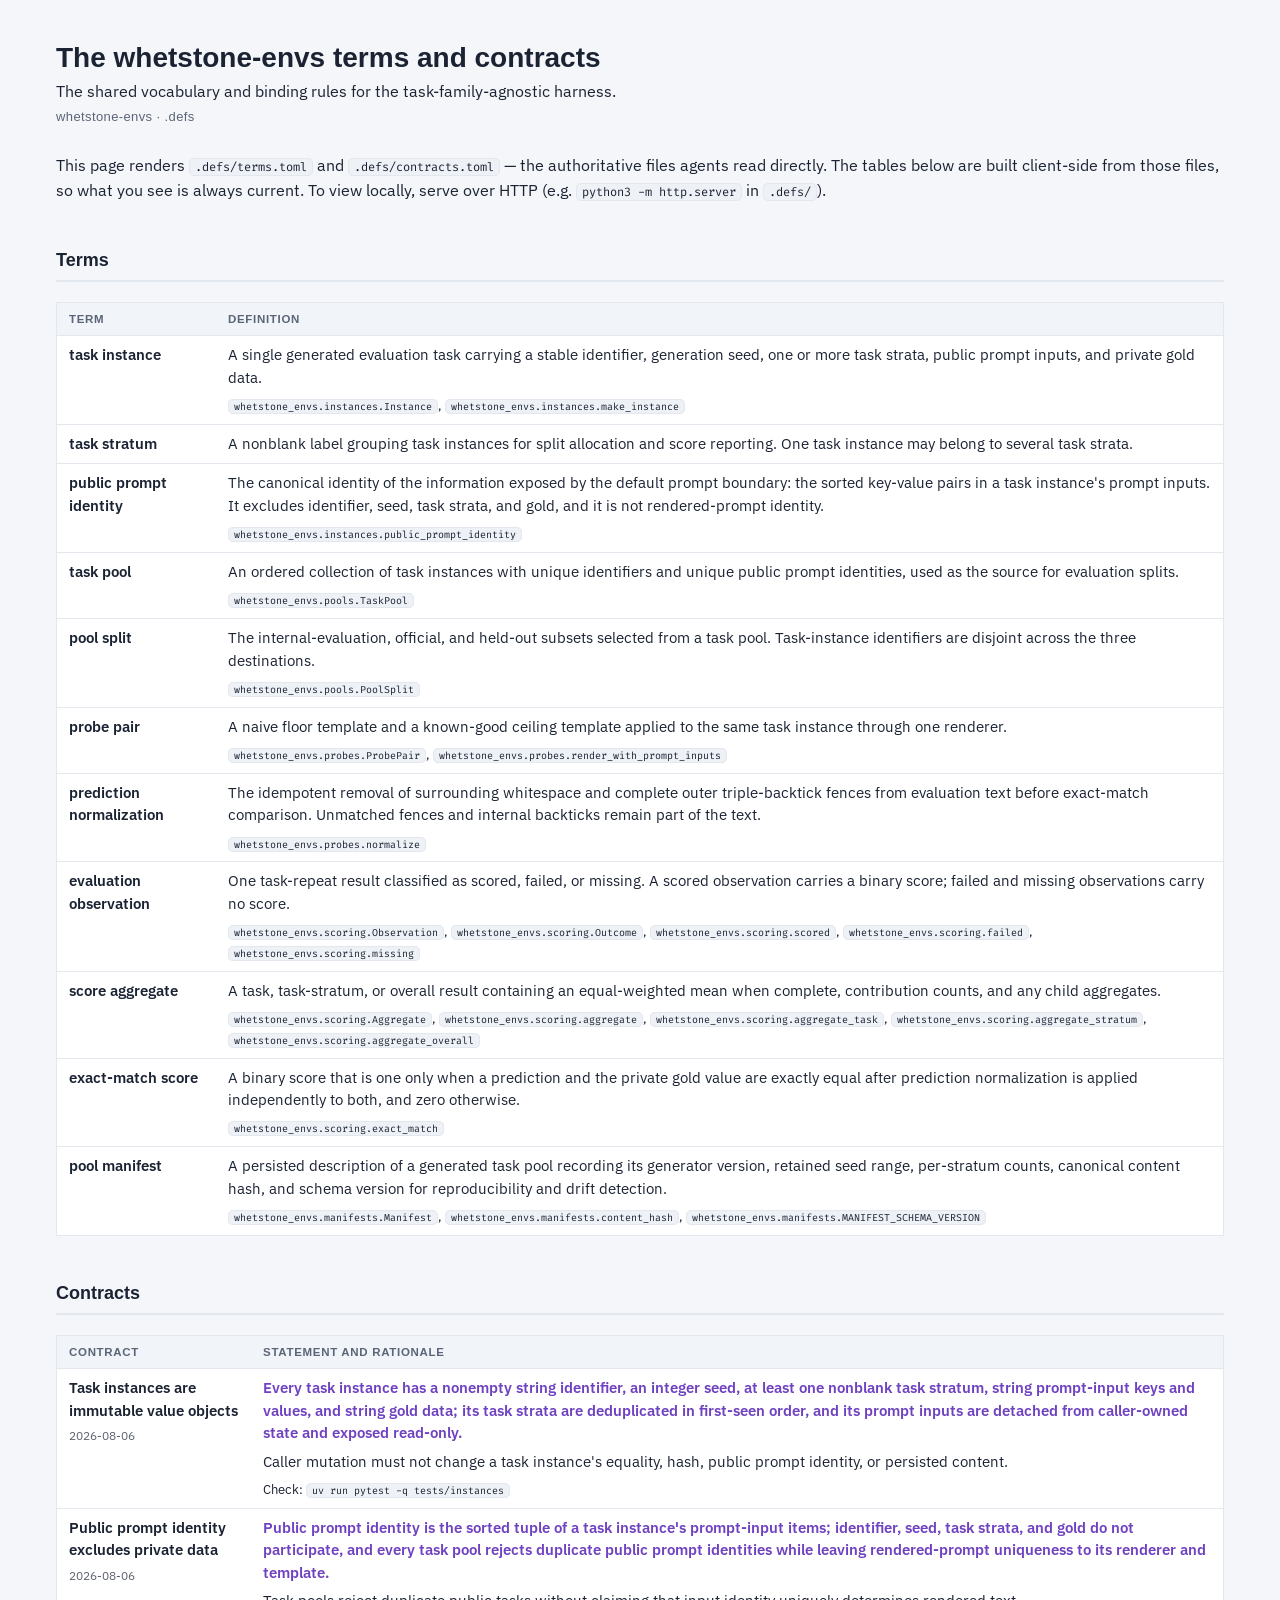
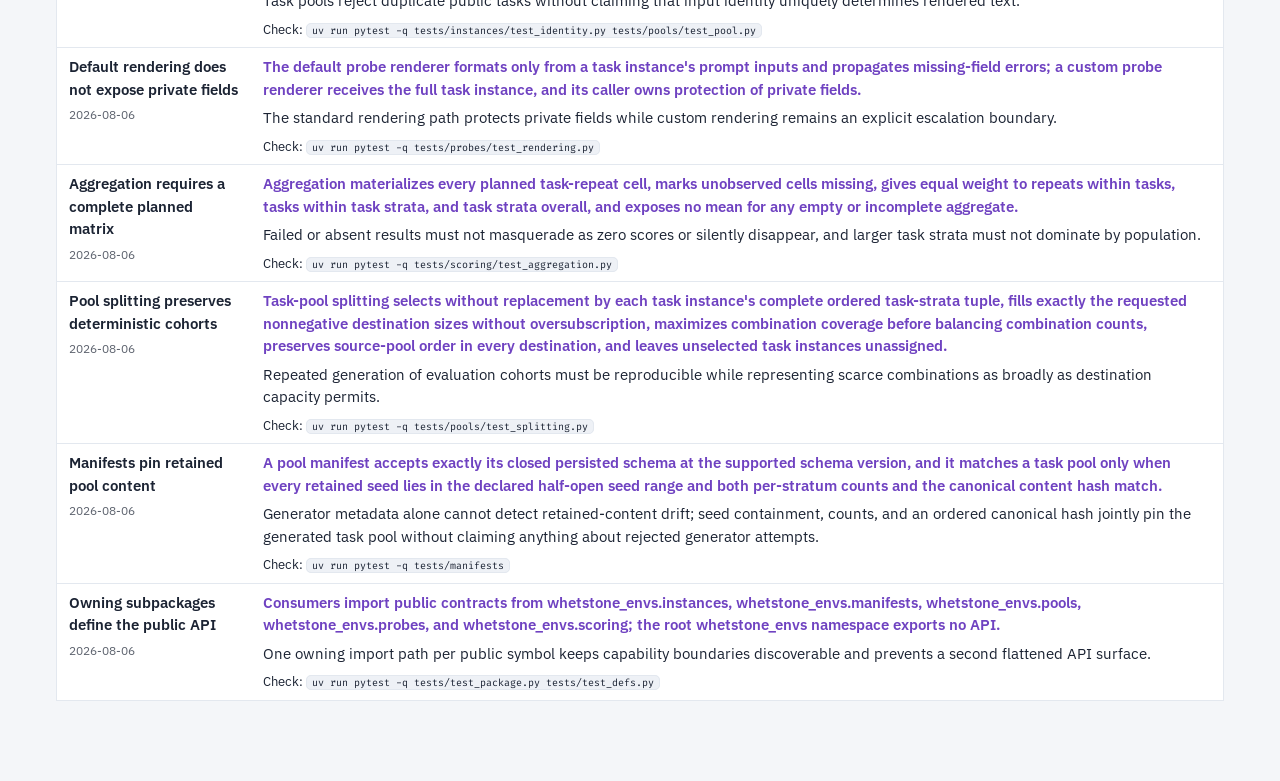
==== .defs/index.html @ d90c66be "Prepare harness package for publication" ====
<!DOCTYPE html>
<html lang="en">
<head>
<meta charset="utf-8">
<meta name="viewport" content="width=device-width, initial-scale=1">
<link rel="icon" href="favicon.svg" type="image/svg+xml">
<link rel="stylesheet" href="doc.css">
<title>whetstone-envs · Terms and contracts</title>
<style>
  /* Page-local tokens. Purple (--anchor) = binding statements (.must);
     blue (--accent) = term links, matching doc.css link hue. */
  .term-name { font-weight: 600; }
  dfn.term-name { font-style: normal; }
  .must { color: var(--anchor); font-weight: 600; margin: 0 0 6px; }
  .defs-rationale { margin: 0; }
  .defs-check { margin: 6px 0 0; font-size: 0.92em; }
  .defs-symbols { margin-top: 6px; font-size: 0.92em; }
  .defs-date { margin-top: 4px; font-size: 0.85em; opacity: 0.7; }
  .defs-error { color: #b00020; }
</style>
</head>
<body>
<main class="wide">

<h1>The whetstone-envs terms and contracts</h1>
<p class="dek">The shared vocabulary and binding rules for the task-family-agnostic harness.</p>
<div class="byline">whetstone-envs · .defs</div>

<p>This page renders <code>.defs/terms.toml</code> and <code>.defs/contracts.toml</code> — the
authoritative files agents read directly. The tables below are built client-side from those
files, so what you see is always current. To view locally, serve over HTTP
(e.g. <code>python3 -m http.server</code> in <code>.defs/</code>).</p>

<div class="section-head" id="terms"><h2>Terms</h2></div>

<div class="table-wrap">
<table>
  <thead><tr><th>Term</th><th>Definition</th></tr></thead>
  <tbody data-defs-file="terms.toml" data-defs-kind="terms"></tbody>
</table>
</div>

<div class="section-head" id="contracts"><h2>Contracts</h2></div>

<div class="table-wrap">
<table>
  <thead><tr><th>Contract</th><th>Statement and rationale</th></tr></thead>
  <tbody data-defs-file="contracts.toml" data-defs-kind="contracts"></tbody>
</table>
</div>

<script type="module" src="defs-render.js"></script>
</main>
</body>
</html>
---- .defs/doc.css ----
@import url("https://fonts.googleapis.com/css2?family=Fira+Code:wght@400;600&family=IBM+Plex+Sans:wght@400;600;700&display=swap");

/* ── v2 vocabulary (see SKILL.md §6, references/rules.md) ──────────────────
   Hue bindings — one hue = one meaning:
     --accent #1866b4  links + navigation ONLY
     --anchor #6f42c1  semantic scan anchors (.key) + callouts — never a link
     green / amber / red  status encodings only, keyed where used
   Weights: 700 headings · 600 labels/th/inline emphasis · 400 body.
   Type scale: 28 title · 18 section · 16.5 card head · 16 body ·
               14.5 secondary · 13 quiet.                                   */

:root {
  --bg: #f4f6f9;
  --surface: #fff;
  --ink: #1b2333;
  --muted: #5b6577;
  --line: #e3e8ef;
  --accent: #1866b4;
  --accent-soft: #e9f2fb;
  --anchor: #6f42c1;
  --anchor-soft: #f4eefb;
  --green: #2b8a3e;
  --green-soft: #e8f5ec;
  --amber: #9a6700;
  --amber-soft: #fff6e0;
  --red: #c0392b;
  --red-soft: #fdeceb;
  --code-bg: #f8f9fc;
  --font-prose: "IBM Plex Sans", "Helvetica Neue", sans-serif;
  --font-mono: "Fira Code", ui-monospace, SFMono-Regular, Menlo, Consolas, monospace;
  --font-system: -apple-system, BlinkMacSystemFont, "Segoe UI", Roboto, Helvetica, Arial, sans-serif;
}

* { box-sizing: border-box; }
html { scroll-behavior: smooth; }
body {
  margin: 0;
  background: var(--bg);
  color: var(--ink);
  font: 16px/1.55 var(--font-prose);
}
main { max-width: 2200px; margin: 0 auto; padding: 40px 56px 80px; }
main.wide { max-width: none; }  /* ultrawide multi-panel docs; page-level horizontal scroll is fine */
h1 { margin: 0 0 4px; font: 700 28px/1.25 var(--font-system); }
h2 { margin: 0; color: var(--ink); font-family: var(--font-system); }
h3 { margin: 0 0 8px; color: var(--ink); font: 700 16.5px/1.3 var(--font-system); }
p { margin: 0 0 12px; }
a { color: var(--accent); }
.dek { margin: 2px 0 4px; font: 400 16px/1.5 var(--font-prose); }        /* ≤15 words, no box */
.byline { margin: 0 0 26px; color: var(--muted); font: 400 13px/1.55 var(--font-system); letter-spacing: .03em; }
.key { color: var(--anchor); }                                            /* scan anchor ≠ link */
.aside, .small { display: block; margin: 2px 0 12px; color: var(--muted); font-size: 13px; }
.card .id, nav.toc .g { font-family: var(--font-system); }

/* Question-first section heads: the h2 IS the reader's question (sentence case);
   the optional .tag is the demoted category label. */
.section-head,
.layer-head {
  display: flex;
  align-items: baseline;
  gap: 14px;
  margin: 46px 0 20px;
  padding-bottom: 8px;
  border-bottom: 2px solid var(--line);
}
.section-head h2,
.layer-head h2 { font: 700 18px/1.3 var(--font-system); }
.section-head .tag,
.layer-head .tag { color: var(--muted); font: 600 11px/1.7 var(--font-mono); text-transform: uppercase; letter-spacing: .05em; }
.layer-head .n { color: var(--accent); font-size: 26px; font-weight: 700; }

/* Opt-in summary box — BELOW the first substantive content, one short
   paragraph, only when it changes the reader's next action. No accent bar:
   it must not become a second hero. */
.summary { margin: 18px 0; padding: 14px 18px; border: 1px solid var(--line); border-radius: 10px; background: var(--surface); font-size: 15px; }

.grid-2, .grid-3, .grid-4,
.cols2, .cols3, .cols4,
.l1, .l2, .l3 { display: grid; gap: 18px; }
.grid-2, .cols2, .l3 { grid-template-columns: repeat(2, minmax(0, 1fr)); }
.grid-3, .cols3, .l2 { grid-template-columns: repeat(3, minmax(0, 1fr)); }
.grid-4, .cols4, .l1 { grid-template-columns: repeat(4, minmax(0, 1fr)); }
.full { grid-column: 1 / -1; }

/* ── Parallel panels (ultrawide layout system, references/layout.md) ──────
   Side-by-side documents-in-miniature for cross-referenceable sections —
   NOT snaking columns. Single-column stack (DOM order) below 1600px.
   Sticky panel heads keep each panel's question in view while scrolling. */
.panels { display: grid; grid-template-columns: 1fr; gap: 32px; align-items: start; margin: 18px 0; }
.panels > .panel { min-width: 0; }
.panel > .section-head { position: sticky; top: 0; z-index: 2; margin-top: 0; padding-top: 8px; background: var(--bg); }
@media (min-width: 1600px) {
  .panels.p2 { grid-template-columns: repeat(2, minmax(520px, 1fr)); }
  .panels.p3 { grid-template-columns: repeat(3, minmax(460px, 1fr)); }
  .panels.p4 { grid-template-columns: repeat(4, minmax(420px, 1fr)); }
  /* Named slots: pin visual order independent of DOM order (DOM order = reading/fallback order). */
  .panels.p2 { grid-template-areas: "a b"; }
  .panels.p3 { grid-template-areas: "a b c"; }
  .panels.p4 { grid-template-areas: "a b c d"; }
  .panels.slotted > .panel.a { grid-area: a; }
  .panels.slotted > .panel.b { grid-area: b; }
  .panels.slotted > .panel.c { grid-area: c; }
  .panels.slotted > .panel.d { grid-area: d; }
  .panels:not(.slotted) > .panel.span2 { grid-column: span 2; }
}

.card {
  padding: 18px 22px;
  border: 1px solid var(--line);
  border-radius: 12px;
  background: var(--surface);
}
.card .decision { margin-bottom: 6px; font: 700 16.5px/1.4 var(--font-system); }
.card .why { color: var(--muted); font-size: 13px; }
.card ul { margin: 6px 0 0; padding-left: 18px; color: var(--muted); font-size: 14.5px; }
.card li { margin-bottom: 6px; }
.card li::marker { color: var(--accent); font-weight: 700; }
.card b, .card strong { color: var(--ink); }

.diagram,
figure.panel {
  margin-top: 18px;
  padding: 24px 28px;
  border: 1px solid var(--line);
  border-radius: 12px;
  background: var(--surface);
}
.drow, .flow { display: flex; align-items: stretch; gap: 10px; }
.dnode, .flow .node {
  flex: 1;
  padding: 10px 14px;
  border: 1.5px solid #9aa7bd;
  border-radius: 10px;
  background: #fbfcfe;
  text-align: center;
}
.dnode small, .flow .node small { display: block; margin-top: 3px; color: var(--muted); font-size: 13px; }
.dnode.ext, .flow .node.ext { border-style: dashed; }
.dnode.hot, .flow .node.hot { border-color: var(--green); background: var(--green-soft); }
.dnode.warn, .flow .node.warn { border-color: var(--amber); background: var(--amber-soft); }
.dnode.bad, .flow .node.bad { border-color: var(--red); background: var(--red-soft); }
.darr, .flow .arr { display: flex; align-items: center; color: #8b96a9; font-size: 20px; }
.dcaption, figcaption { margin-top: 10px; color: var(--muted); font-size: 13px; }

table { width: 100%; border: 1px solid var(--line); border-collapse: collapse; background: var(--surface); font-size: 14.5px; }
th, td { padding: 8px 12px; border-bottom: 1px solid var(--line); text-align: left; vertical-align: top; }
th { background: #f1f4f9; color: var(--muted); font: 600 11.5px/1.4 var(--font-system); letter-spacing: .06em; text-transform: uppercase; }
tr:last-child td { border-bottom: 0; }

code {
  padding: 0 5px;
  border: 1px solid var(--line);
  border-radius: 5px;
  background: #eef1f6;
  font: 75%/1.55 var(--font-mono);
}
.codeblock { margin: 14px 0; overflow: hidden; border: 1px solid var(--line); border-radius: 10px; background: var(--surface); }
.codeblock .cb-head { display: flex; justify-content: space-between; gap: 10px; padding: 7px 14px; border-bottom: 1px solid var(--line); background: #f1f4f9; color: var(--muted); font: 12px/1.4 var(--font-system); }
.codeblock pre { margin: 0; padding: 14px 16px; overflow-x: auto; background: var(--code-bg); font-family: var(--font-mono); }
.codeblock pre code { padding: 0; border: 0; background: transparent; font-size: 75%; line-height: 1.55; }
.chipcloud .adapter { font: 75%/1.55 var(--font-mono); }

/* One callout variant. It carries the anchor hue (a boxed key point is scan-
   anchor material); status colors belong to keyed chips/cards, not callouts. */
.callout { margin: 14px 0; padding: 12px 18px; border-left: 4px solid var(--anchor); border-radius: 0 8px 8px 0; background: var(--anchor-soft); font-size: 14.5px; }

/* Colophon: ALL process metadata (sources, provenance, ids, honest scope
   notes). Reader-relevant honesty stays in context above, in plain language. */

body.with-toc { display: grid; grid-template-columns: 270px minmax(0, 1fr); }
nav.toc { position: sticky; top: 0; height: 100vh; overflow-y: auto; padding: 28px 20px; border-right: 1px solid var(--line); background: var(--surface); font-size: 14.5px; }
nav.toc .brand { margin-bottom: 12px; font-size: 15px; font-weight: 700; }
nav.toc .brand { font-family: var(--font-system); }
nav.toc a { display: block; margin-bottom: 2px; padding: 6px 10px; border-radius: 7px; color: var(--ink); text-decoration: none; }
nav.toc a:hover { background: var(--accent-soft); color: var(--accent); }

@media (max-width: 1500px) {
  .grid-3, .grid-4, .cols3, .cols4, .l1, .l2 { grid-template-columns: repeat(2, minmax(0, 1fr)); }
}
@media (max-width: 900px) {
  body.with-toc { display: block; }
  nav.toc { display: none; }
  main { padding: 24px; }
  .grid-2, .grid-3, .grid-4, .cols2, .cols3, .cols4, .l1, .l2, .l3 { grid-template-columns: 1fr; }
  .drow, .flow { flex-direction: column; }
}
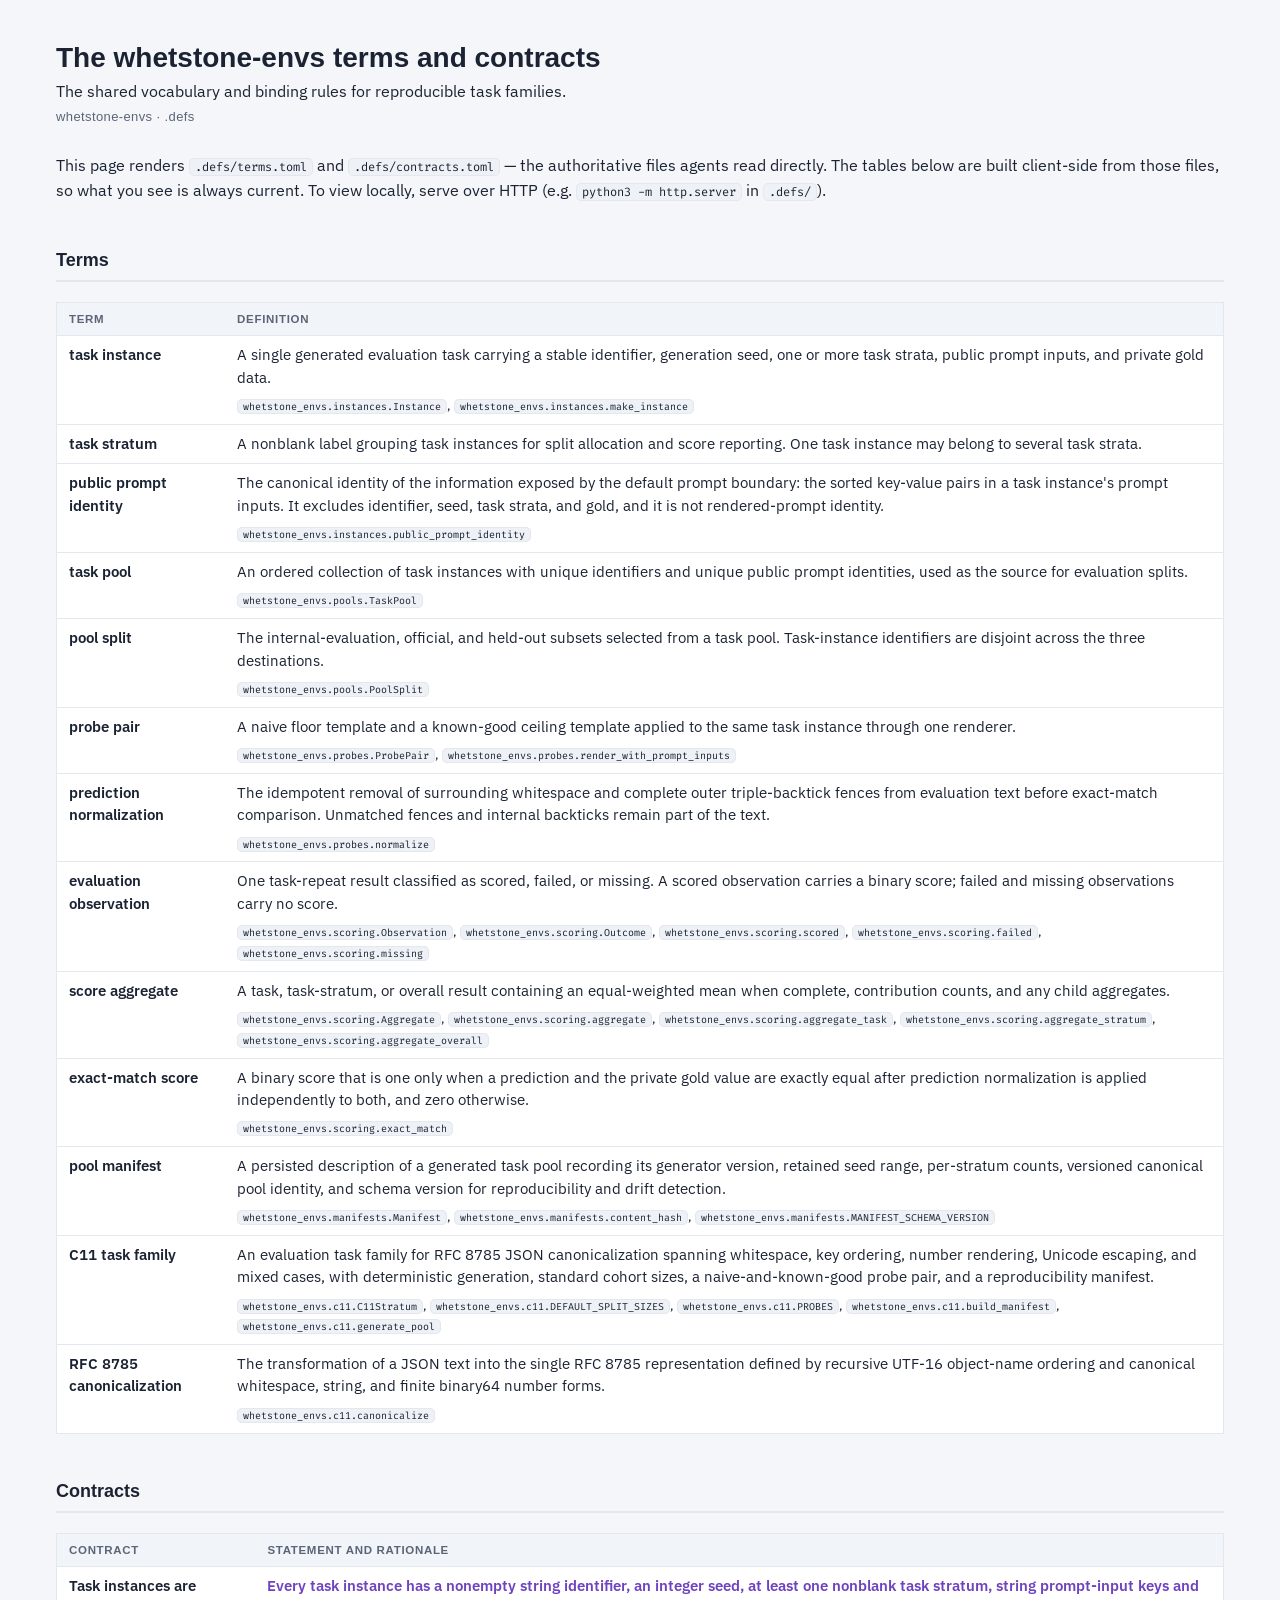
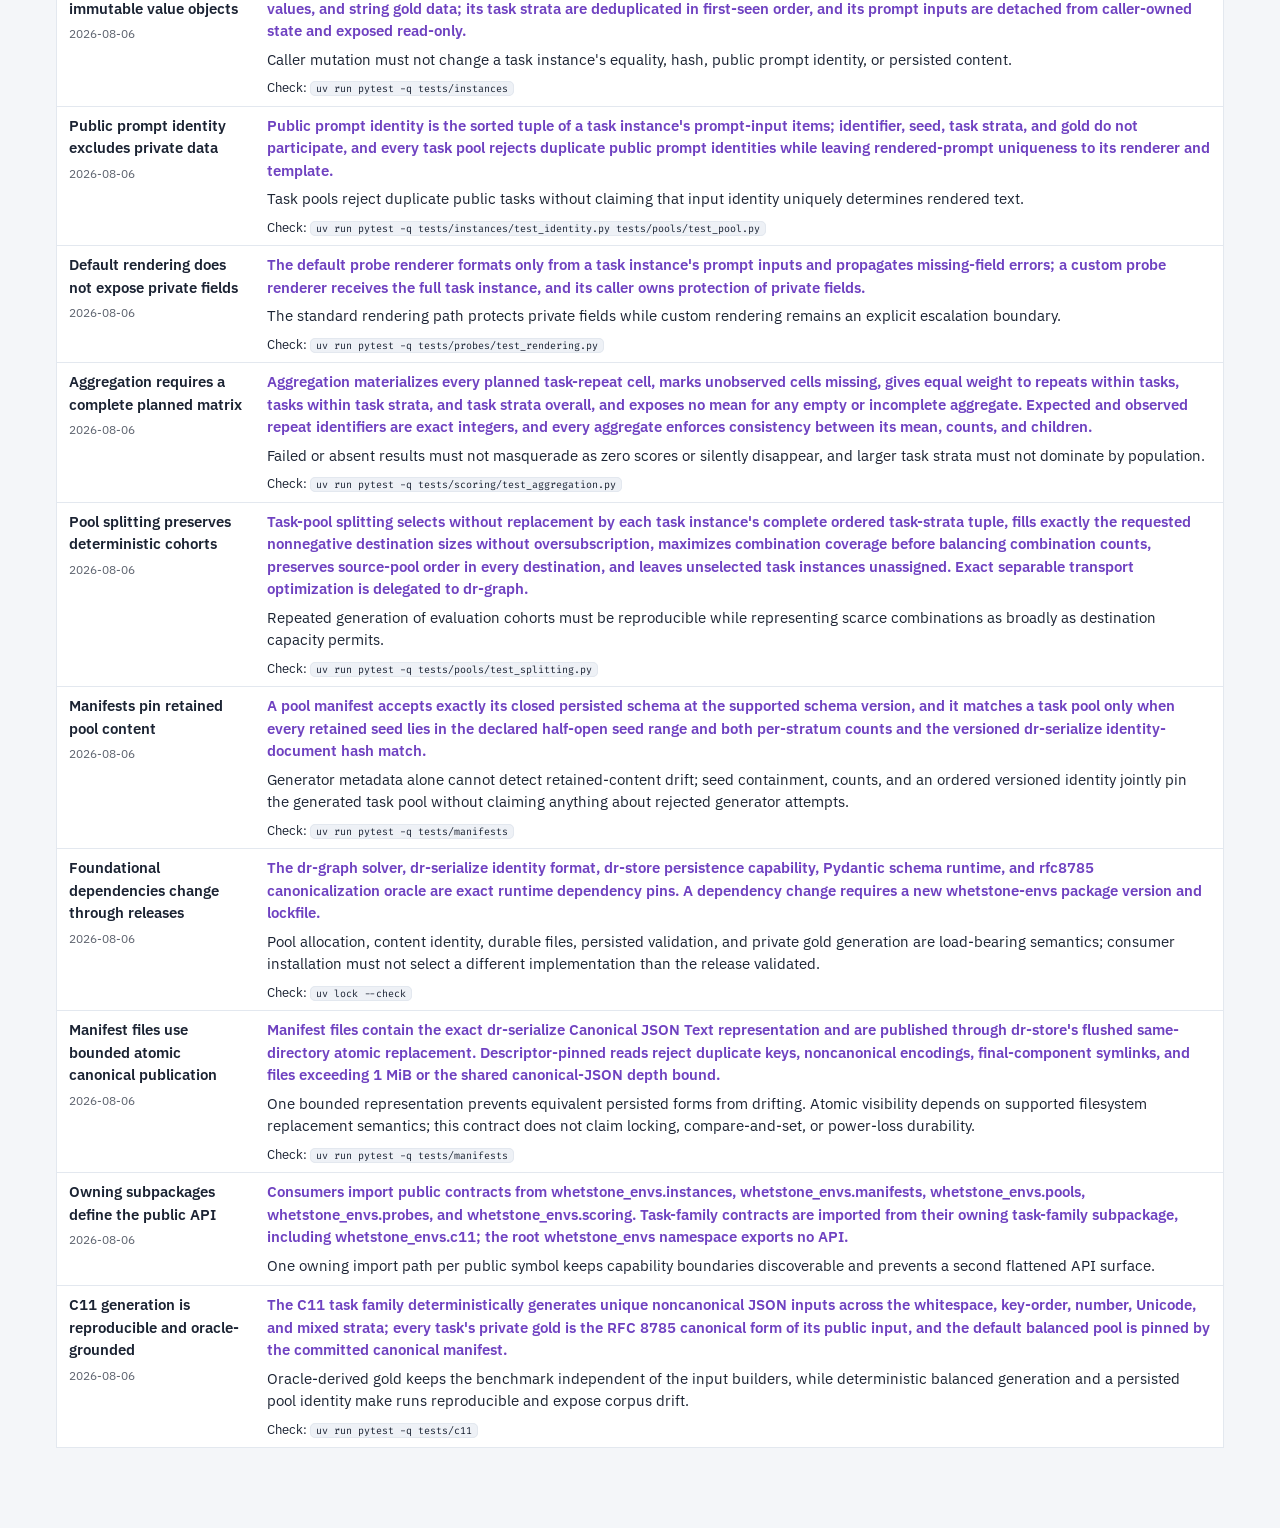
==== commit bd729cbd: "Prepare C11 for the 0.2.1 release" ====
--- a/.defs/index.html
+++ b/.defs/index.html
@@ -23,7 +23,7 @@
 <main class="wide">
 
 <h1>The whetstone-envs terms and contracts</h1>
-<p class="dek">The shared vocabulary and binding rules for the task-family-agnostic harness.</p>
+<p class="dek">The shared vocabulary and binding rules for reproducible task families.</p>
 <div class="byline">whetstone-envs · .defs</div>
 
 <p>This page renders <code>.defs/terms.toml</code> and <code>.defs/contracts.toml</code> — the
